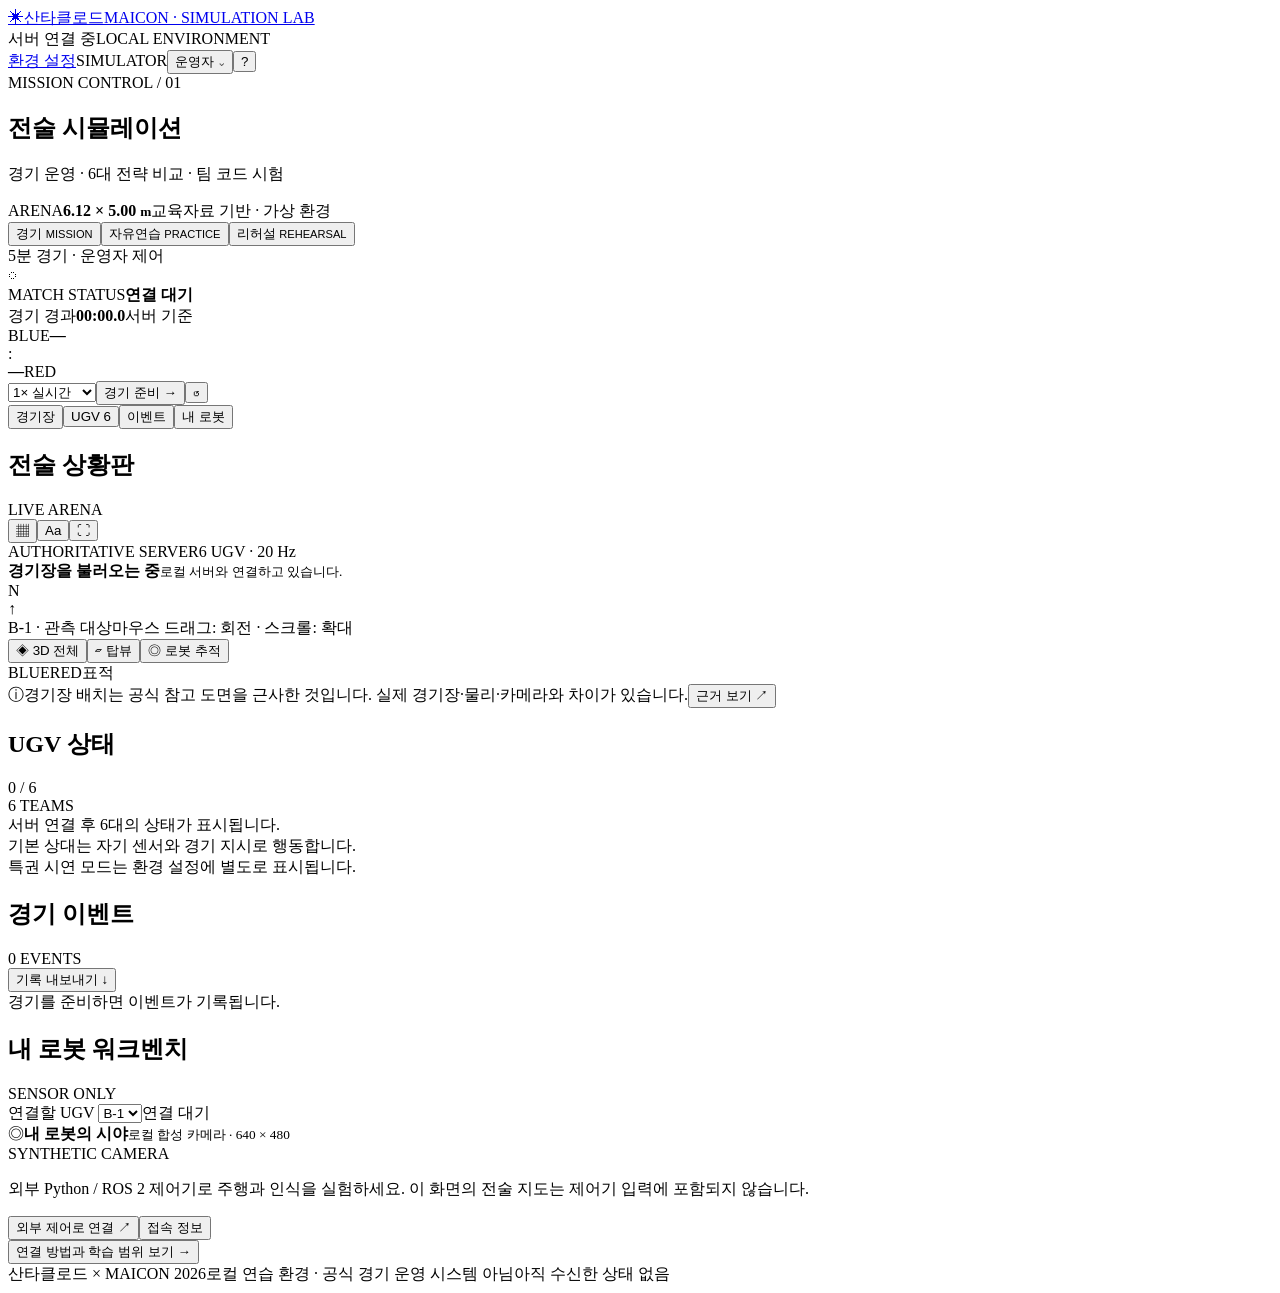
==== web/index.html @ 2bb4f1d9 "Add verified Mac arena simulator and example-photo training workflow" ====
<!doctype html>
<html lang="ko">
<head>
  <meta charset="UTF-8">
  <meta name="viewport" content="width=device-width, initial-scale=1, viewport-fit=cover">
  <meta name="theme-color" content="#111719">
  <title>산타클로드 · MAICON 시뮬레이션</title>
  <link rel="stylesheet" href="/style.css">
</head>
<body>
  <header class="masthead">
    <a class="brand" href="/" aria-label="산타클로드 시뮬레이터 홈"><span class="brand-icon" aria-hidden="true">✳</span><span>산타클로드<span class="brand-sub">MAICON · SIMULATION LAB</span></span></a>
    <div class="header-center"><span class="live-dot" id="connection-dot"></span><span id="connection-status">서버 연결 중</span><span class="header-divider"></span><span>LOCAL ENVIRONMENT</span></div>
    <div class="header-actions"><a href="/fidelity.html" class="text-button">환경 설정</a><span class="env-tag">SIMULATOR</span><button id="role-button" class="button subtle" title="접속 역할 변경">운영자 <span aria-hidden="true">⌄</span></button><button id="guide-open" class="icon-button" aria-label="안내와 구현 범위">?</button></div>
  </header>
  <main>
    <section class="page-heading">
      <div><div class="eyebrow">MISSION CONTROL / 01</div><h1>전술 시뮬레이션</h1><p>경기 운영 · 6대 전략 비교 · 팀 코드 시험</p></div>
      <div class="heading-meta"><span class="meta-label">ARENA</span><strong>6.12 × 5.00 <small>m</small></strong><span class="meta-caption">교육자료 기반 · 가상 환경</span></div>
    </section>

    <div class="workspace-bar"><div class="workspace-tabs" role="group" aria-label="실행 환경 선택"><button data-workspace="mission" class="active">경기 <small>MISSION</small></button><button data-workspace="practice">자유연습 <small>PRACTICE</small></button><button data-workspace="rehearsal">리허설 <small>REHEARSAL</small></button></div><span id="workspace-note">5분 경기 · 운영자 제어</span></div>
    <div id="network-banner" class="network-banner" hidden role="status"></div>

    <section class="match-bar" aria-label="경기 상태 및 운영">
      <div class="match-identity"><span class="phase-icon" id="phase-icon">◌</span><div><span class="meta-label">MATCH STATUS</span><strong id="phase-label">연결 대기</strong></div></div>
      <div class="match-clock"><span class="meta-label" id="clock-label">경기 경과</span><strong id="match-time">00:00<span>.0</span></strong><span class="clock-caption">서버 기준</span></div>
      <div class="camp-score blue"><span>BLUE</span><strong id="blue-score">—</strong></div><span class="score-divider">:</span><div class="camp-score red"><strong id="red-score">—</strong><span>RED</span></div>
      <div class="match-controls organizer-only"><label class="speed-control" title="서버 시뮬레이션 배속"><select id="speed-select" aria-label="시뮬레이션 배속"><option value="1">1× 실시간</option><option value="5">5× 빠르게</option><option value="20">20× 빠르게</option></select></label><button id="prepare-button" class="button primary" data-action="prepare">경기 준비 <span>→</span></button><button id="start-button" class="button primary" data-action="start" hidden>경기 시작 <span>▶</span></button><button id="pause-button" class="button primary" data-action="pause" hidden>일시정지 <span>Ⅱ</span></button><button id="resume-button" class="button primary" data-action="resume" hidden>계속 진행 <span>▶</span></button><button id="finish-button" class="button subtle" data-action="finish" hidden>종료</button><button id="reset-button" class="icon-button" data-action="reset" aria-label="경기 초기화" title="경기 초기화">↺</button></div>
      <div class="viewer-only observer-note" hidden>관전자 모드 <span>읽기 전용</span></div>
    </section>

    <nav class="mobile-tabs" aria-label="화면 선택"><button data-tab="arena" class="active">경기장</button><button data-tab="robots">UGV <span>6</span></button><button data-tab="events">이벤트</button><button data-tab="training">내 로봇</button></nav>

    <div class="dashboard-grid">
      <section class="panel arena-panel mobile-panel active" data-panel="arena">
        <div class="panel-heading"><div class="panel-title"><span class="mini-square"></span><h2>전술 상황판</h2><span class="panel-subtitle">LIVE ARENA</span></div><div class="arena-actions"><button id="grid-toggle" class="small-icon active" aria-label="격자 표시 전환" title="격자 표시 전환">▦</button><button id="labels-toggle" class="small-icon active" aria-label="레이블 표시 전환" title="레이블 표시 전환">Aa</button><button id="fullscreen-button" class="small-icon" aria-label="경기장 전체 화면" title="전체 화면">⛶</button></div></div>
        <div id="arena-viewport" aria-label="3D 경기장. 드래그로 회전, 스크롤로 확대할 수 있습니다.">
          <div class="arena-overlays"><div class="arena-top-meta"><span class="micro-badge"><i></i> AUTHORITATIVE SERVER</span><span class="scene-count">6 UGV · 20 Hz</span></div><div class="arena-loading" id="arena-loading"><span class="loader"></span><strong>경기장을 불러오는 중</strong><small>로컬 서버와 연결하고 있습니다.</small></div><div id="robot-labels" class="robot-labels"></div><div class="compass" aria-hidden="true"><span>N</span><div>↑</div></div><div class="arena-bottom-meta"><span id="selected-robot-label">B-1 · 관측 대상</span><span>마우스 드래그: 회전 · 스크롤: 확대</span></div></div>
        </div>
        <div class="arena-footer"><div class="camera-tabs" role="group" aria-label="카메라 시점"><button class="active" data-camera="orbit">◈ <span>3D 전체</span></button><button data-camera="top">▱ <span>탑뷰</span></button><button data-camera="follow">◎ <span>로봇 추적</span></button></div><div class="arena-legend"><span><i class="legend-dot blue"></i>BLUE</span><span><i class="legend-dot red"></i>RED</span><span><i class="legend-dot gold"></i>표적</span></div></div>
        <div class="arena-disclaimer"><span>ⓘ</span><span>경기장 배치는 공식 참고 도면을 근사한 것입니다. 실제 경기장·물리·카메라와 차이가 있습니다.</span><button id="source-open">근거 보기 ↗</button></div>
      </section>

      <section class="panel robots-panel mobile-panel" data-panel="robots"><div class="panel-heading"><div class="panel-title"><span class="mini-square"></span><h2>UGV 상태</h2><span class="count-pill" id="robot-count">0 / 6</span></div><span class="panel-subtitle">6 TEAMS</span></div><div class="robots-list" id="robots-list"><div class="empty-state">서버 연결 후 6대의 상태가 표시됩니다.</div></div><div class="robots-footnote">기본 상대는 자기 센서와 경기 지시로 행동합니다.<br>특권 시연 모드는 환경 설정에 별도로 표시됩니다.</div></section>

      <section class="panel events-panel mobile-panel" data-panel="events"><div class="panel-heading"><div class="panel-title"><span class="mini-square"></span><h2>경기 이벤트</h2><span class="panel-subtitle" id="event-count">0 EVENTS</span></div><button id="export-button" class="text-button organizer-only">기록 내보내기 <span>↓</span></button></div><div class="events-list" id="events-list" role="log" aria-label="최근 경기 이벤트"><div class="empty-state">경기를 준비하면 이벤트가 기록됩니다.</div></div></section>

      <section class="panel training-panel mobile-panel" data-panel="training"><div class="panel-heading"><div class="panel-title"><span class="mini-square"></span><h2>내 로봇 워크벤치</h2></div><span class="tiny-tag">SENSOR ONLY</span></div><div class="workbench-body"><div class="workbench-top"><label>연결할 UGV <select id="own-slot" aria-label="내 로봇 선택"><option>B-1</option><option>B-2</option><option>B-3</option><option>R-1</option><option>R-2</option><option>R-3</option></select></label><span id="own-strategy" class="mode-chip">연결 대기</span></div><div class="sensor-preview" id="sensor-preview"><img id="sensor-image" alt="내 로봇의 합성 카메라 입력" hidden><div id="sensor-placeholder"><span>◎</span><strong>내 로봇의 시야</strong><small>로컬 합성 카메라 · 640 × 480</small></div><span class="sensor-badge" id="sensor-badge">SYNTHETIC CAMERA</span></div><div class="workbench-copy"><p>외부 Python / ROS 2 제어기로 주행과 인식을 실험하세요. 이 화면의 전술 지도는 제어기 입력에 포함되지 않습니다.</p><p class="external-warning" id="external-warning" hidden>외부 제어기는 1× 실시간 배속으로 사용하세요. 빠른 배속에서는 0.5초 watchdog이 먼저 만료될 수 있습니다.</p><div class="workbench-actions organizer-only"><button id="external-button" class="button secondary">외부 제어로 연결 <span>↗</span></button><button id="credentials-button" class="text-button">접속 정보</button></div><button id="training-info-button" class="text-button">연결 방법과 학습 범위 보기 →</button></div></div></section>
    </div>
    <footer class="page-footer"><span>산타클로드 <span class="footer-cross">×</span> MAICON 2026</span><span>로컬 연습 환경 · 공식 경기 운영 시스템 아님</span><span id="snapshot-time">아직 수신한 상태 없음</span></footer>
  </main>
  <div class="toast" id="toast" role="status" hidden></div>
  <dialog id="access-dialog"><form id="access-form"><div class="dialog-heading"><span class="eyebrow">ACCESS</span><button type="button" class="icon-button dialog-close" aria-label="닫기">×</button></div><h2>접속 역할 선택</h2><p>운영자는 경기를 제어하고, 관전자는 상태를 읽습니다.</p><label class="field-label">역할<select id="access-role"><option value="admin">운영자</option><option value="viewer">관전자 · 읽기 전용</option></select></label><label class="field-label">접속 키<input id="access-key" type="password" autocomplete="off" placeholder="로컬 연결 시 자동 설정"></label><p class="form-help">원격 접속에는 운영자 또는 관전자 전용 키가 필요합니다. 접속 키는 이 탭의 메모리에만 보관합니다.</p><button type="submit" class="button primary">연결</button></form></dialog>
  <dialog id="guide-dialog"><div class="dialog-heading"><span class="eyebrow">ABOUT THE SIMULATOR</span><button class="icon-button dialog-close" aria-label="닫기">×</button></div><h2>구현 범위와 자료 근거</h2><p>공식 교육자료의 경기장과 UGV를 바탕으로 만든 로컬 연습용 시뮬레이터입니다. 아래의 차이를 확인하고 실제 로봇 검증과 함께 사용하세요.</p><figure class="reference-figure"><img src="/assets/arena-reference.jpg" alt="공식 1차 교육자료의 경기장 참고 도면"><figcaption>2026 MAICON 1차 교육자료 p.23–25 · 경기장 참고 이미지</figcaption></figure><div class="guide-grid"><div><span class="guide-number">01</span><h3>교육자료에서 확인</h3><p>경기장 약 6.12 × 5.00 m, 벽 높이 0.40 m, 20 cm 바닥 격자, 양 진영 각 3개 섹터·거점. UGV 250 × 230 × 320 mm, 6륜 구조와 팬틸트·카메라·라이다.</p></div><div><span class="guide-number">02</span><h3>이 환경의 근사</h3><p>장애물 위치·표적 배치·주행·레이저 판정은 단순화한 시뮬레이션입니다. Gazebo 물리 엔진이나 실측 디지털 트윈이 아닙니다. 합성 카메라는 실제 영상 도메인과 다릅니다.</p></div><div><span class="guide-number">03</span><h3>전략 실험과 학습</h3><p>기본 상대는 센서 기반 정책이며 학습된 AI가 아닙니다. 특권 시연 정책은 설정에서 별도로 선택합니다. 내 Python / ROS 2 제어기는 별도 센서 API로 연결합니다. 실제 모델 훈련은 데이터 생성과 학습 명령 실행이 필요합니다.</p></div><div><span class="guide-number">04</span><h3>공식 규칙과 구현</h3><p>공식 경기 API와 시뮬레이터용 로봇 API는 구분됩니다. 점수·판정의 미확정 사항은 서버가 아래에 표시합니다. 실제 대회 공지와 로봇에서 반드시 다시 검증하세요.</p></div></div><div class="provisional-box"><h3>현재 구현의 가정</h3><ul id="provisional-list"><li>서버 연결 후 표시됩니다.</li></ul></div><p class="source-note">근거: 1차 교육자료 p.21(UGV), p.23–25(경기장·이벤트 장치), p.26(대시보드) · 공식 game-server-api.html. 세부 대응표는 프로젝트의 docs/rules-audit.md를 참고하세요.</p></dialog>
  <dialog id="training-dialog"><div class="dialog-heading"><span class="eyebrow">ROBOT INTERFACE</span><button class="icon-button dialog-close" aria-label="닫기">×</button></div><h2>내 코드로 움직이는 UGV</h2><p>워크벤치에서 슬롯을 고른 뒤 외부 제어를 활성화하세요. 선택한 로봇은 스크립트 대신 Python / ROS 2의 명령을 기다립니다.</p><ol class="instruction-list"><li><strong>선택한 로봇의 접속 정보 확인</strong><span>mission_code는 해당 로봇의 센서·명령·공식 보고 API를 식별합니다.</span></li><li><strong>별도 프로세스에서 제어기 실행</strong><span>프로젝트의 README 및 docs/robot-training.md에 있는 예제로 연결하세요. 브라우저는 업로드한 Python을 실행하지 않습니다.</span></li><li><strong id="robot-start-step">경기를 준비하고 시작</strong><span id="robot-start-description">센서와 경기 지시를 읽어 속도·팬틸트·레이저 명령을 전송합니다. 속도 명령은 0.5초 watchdog으로 멈춥니다.</span></li></ol><div class="command-guide"><h3>Mac 예제 제어기</h3><p>simulator 폴더에서 실행 · 기본 센서 기반 주행 데모입니다.</p><pre id="mac-command">python3 examples/mac_team.py \
  --mission-code '내 로봇의 접속 코드' \
  --mode match --duration 360 \
  --camera-output output/own-camera.jpg</pre><p class="external-warning">외부 제어기는 1× 배속을 사용하세요. 5× / 20×에서는 서버 시간 기준 watchdog이 실제 명령 주기보다 빠르게 만료됩니다.</p><h3>별도 합성 데이터 학습</h3><p>운영자 키로 데이터셋을 내보낸 후, 필요한 학습 패키지를 설치하고 실행합니다. 아래 명령을 표시한 것만으로 학습이 실행되지는 않습니다.</p><pre>SIM_ADMIN_KEY='운영자 키' \
python3 training/export_dataset.py \
  --output training/datasets/synthetic-v1 \
  --count 120 --seed 42

python3 training/train_yolo.py \
  --data training/datasets/synthetic-v1/data.yaml \
  --model yolo26n.yaml --epochs 30 --device cpu</pre></div><div class="endpoint-card"><span>센서 · 로봇 자신만 관측</span><code data-endpoint="state">GET /sim/robot/state</code><code data-endpoint="camera">GET /sim/robot/camera</code><span>로봇 제어</span><code data-endpoint="cmd_vel">POST /sim/robot/cmd_vel</code><code data-endpoint="gimbal">POST /sim/robot/gimbal</code><code data-endpoint="fire">POST /sim/robot/fire</code><span>공식 경기 연동</span><code id="official-endpoint">/api/report/me · /order · /target</code><p id="workspace-robot-note" class="form-help"></p></div><p class="form-help">이 시뮬레이터의 합성 영상과 라이다는 실물 센서의 특성을 전부 재현하지 않습니다. ROS 2 연결 규격은 별도 어댑터이며 공식 커스텀 메시지와의 바이너리 호환을 보장하지 않습니다.</p></dialog>
  <dialog id="robot-dialog"><div class="dialog-heading"><span class="eyebrow">UGV DETAIL</span><button class="icon-button dialog-close" aria-label="닫기">×</button></div><h2 id="detail-title">B-1</h2><div id="robot-detail"></div></dialog>
  <dialog id="credentials-dialog"><div class="dialog-heading"><span class="eyebrow">LOCAL ROBOT ACCESS</span><button class="icon-button dialog-close" aria-label="닫기">×</button></div><h2 id="credential-title">B-1 접속 정보</h2><p>별도 제어기에 아래 슬롯의 mission_code를 넣으세요.</p><label class="field-label">mission_code<input id="mission-code" type="password" readonly autocomplete="off"></label><button id="copy-code-button" class="button secondary">접속 코드 복사</button><p class="form-help">이 키는 선택한 로봇용입니다. 운영자 키와 관전자 키를 제어기에 사용하지 마세요.</p></dialog>
  <script type="module" src="/app.js"></script>
</body>
</html>
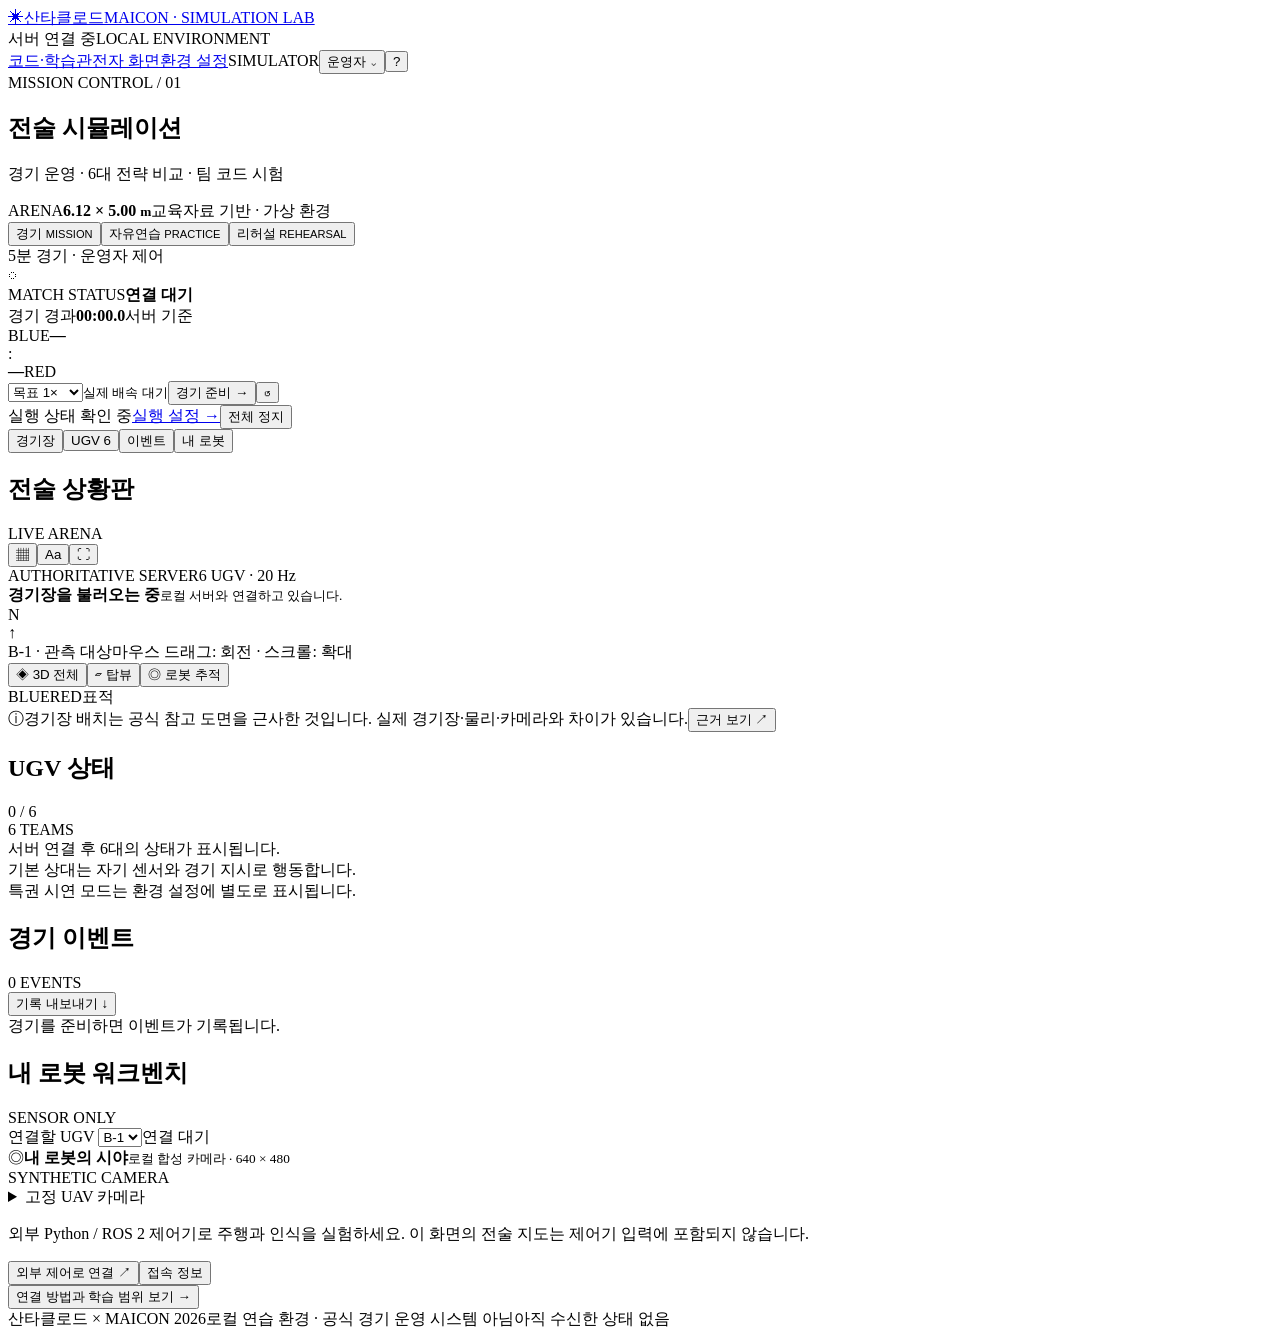
==== commit f077b00a: "Restore unified match dashboard and validate cross-platform launch" ====
--- a/web/index.html
+++ b/web/index.html
@@ -5,13 +5,13 @@
   <meta name="viewport" content="width=device-width, initial-scale=1, viewport-fit=cover">
   <meta name="theme-color" content="#111719">
   <title>산타클로드 · MAICON 시뮬레이션</title>
-  <link rel="stylesheet" href="/style.css">
+  <link rel="stylesheet" href="/style.css"><link rel="stylesheet" href="/recording.css">
 </head>
 <body>
   <header class="masthead">
     <a class="brand" href="/" aria-label="산타클로드 시뮬레이터 홈"><span class="brand-icon" aria-hidden="true">✳</span><span>산타클로드<span class="brand-sub">MAICON · SIMULATION LAB</span></span></a>
     <div class="header-center"><span class="live-dot" id="connection-dot"></span><span id="connection-status">서버 연결 중</span><span class="header-divider"></span><span>LOCAL ENVIRONMENT</span></div>
-    <div class="header-actions"><a href="/fidelity.html" class="text-button">환경 설정</a><span class="env-tag">SIMULATOR</span><button id="role-button" class="button subtle" title="접속 역할 변경">운영자 <span aria-hidden="true">⌄</span></button><button id="guide-open" class="icon-button" aria-label="안내와 구현 범위">?</button></div>
+    <div class="header-actions"><a href="/?page=develop" class="text-button">코드·학습</a><a id="operator-link" href="/index.html?mode=mission" class="button primary viewer-only" hidden>운영 화면 →</a><a id="viewer-link" href="/index.html?role=viewer" class="text-button organizer-only">관전자 화면</a><a href="/fidelity.html" class="text-button">환경 설정</a><span class="env-tag">SIMULATOR</span><button id="role-button" class="button subtle" title="접속 역할 변경">운영자 <span aria-hidden="true">⌄</span></button><button id="guide-open" class="icon-button" aria-label="안내와 구현 범위">?</button></div>
   </header>
   <main>
     <section class="page-heading">
@@ -26,10 +26,11 @@
       <div class="match-identity"><span class="phase-icon" id="phase-icon">◌</span><div><span class="meta-label">MATCH STATUS</span><strong id="phase-label">연결 대기</strong></div></div>
       <div class="match-clock"><span class="meta-label" id="clock-label">경기 경과</span><strong id="match-time">00:00<span>.0</span></strong><span class="clock-caption">서버 기준</span></div>
       <div class="camp-score blue"><span>BLUE</span><strong id="blue-score">—</strong></div><span class="score-divider">:</span><div class="camp-score red"><strong id="red-score">—</strong><span>RED</span></div>
-      <div class="match-controls organizer-only"><label class="speed-control" title="서버 시뮬레이션 배속"><select id="speed-select" aria-label="시뮬레이션 배속"><option value="1">1× 실시간</option><option value="5">5× 빠르게</option><option value="20">20× 빠르게</option></select></label><button id="prepare-button" class="button primary" data-action="prepare">경기 준비 <span>→</span></button><button id="start-button" class="button primary" data-action="start" hidden>경기 시작 <span>▶</span></button><button id="pause-button" class="button primary" data-action="pause" hidden>일시정지 <span>Ⅱ</span></button><button id="resume-button" class="button primary" data-action="resume" hidden>계속 진행 <span>▶</span></button><button id="finish-button" class="button subtle" data-action="finish" hidden>종료</button><button id="reset-button" class="icon-button" data-action="reset" aria-label="경기 초기화" title="경기 초기화">↺</button></div>
+      <div class="match-controls organizer-only"><label class="speed-control" title="목표 배속 · 실제 속도는 장비 성능에 따라 달라집니다. 배속에서는 센서·참가 코드의 반응 비율이 바뀌므로 1배속 성적과 직접 비교하지 마세요."><select id="speed-select" aria-label="목표 배속"><option value="1">목표 1×</option><option value="5">목표 5×</option><option value="20">목표 20×</option></select><small id="effective-speed">실제 배속 대기</small></label><button id="prepare-button" class="button primary" data-action="prepare">경기 준비 <span>→</span></button><button id="start-button" class="button primary" data-action="start" hidden>경기 시작 <span>▶</span></button><button id="pause-button" class="button primary" data-action="pause" hidden>일시정지 <span>Ⅱ</span></button><button id="resume-button" class="button primary" data-action="resume" hidden>계속 진행 <span>▶</span></button><button id="finish-button" class="button subtle" data-action="finish" hidden>종료</button><button id="reset-button" class="icon-button" data-action="reset" aria-label="경기 초기화" title="경기 초기화">↺</button></div>
       <div class="viewer-only observer-note" hidden>관전자 모드 <span>읽기 전용</span></div>
     </section>
 
+    <div class="operator-status organizer-only"><span id="operator-readiness">실행 상태 확인 중</span><a href="/?page=deploy" class="text-button">실행 설정 →</a><button id="session-stop" class="button subtle">전체 정지</button></div>
     <nav class="mobile-tabs" aria-label="화면 선택"><button data-tab="arena" class="active">경기장</button><button data-tab="robots">UGV <span>6</span></button><button data-tab="events">이벤트</button><button data-tab="training">내 로봇</button></nav>
 
     <div class="dashboard-grid">
@@ -46,8 +47,9 @@
 
       <section class="panel events-panel mobile-panel" data-panel="events"><div class="panel-heading"><div class="panel-title"><span class="mini-square"></span><h2>경기 이벤트</h2><span class="panel-subtitle" id="event-count">0 EVENTS</span></div><button id="export-button" class="text-button organizer-only">기록 내보내기 <span>↓</span></button></div><div class="events-list" id="events-list" role="log" aria-label="최근 경기 이벤트"><div class="empty-state">경기를 준비하면 이벤트가 기록됩니다.</div></div></section>
 
-      <section class="panel training-panel mobile-panel" data-panel="training"><div class="panel-heading"><div class="panel-title"><span class="mini-square"></span><h2>내 로봇 워크벤치</h2></div><span class="tiny-tag">SENSOR ONLY</span></div><div class="workbench-body"><div class="workbench-top"><label>연결할 UGV <select id="own-slot" aria-label="내 로봇 선택"><option>B-1</option><option>B-2</option><option>B-3</option><option>R-1</option><option>R-2</option><option>R-3</option></select></label><span id="own-strategy" class="mode-chip">연결 대기</span></div><div class="sensor-preview" id="sensor-preview"><img id="sensor-image" alt="내 로봇의 합성 카메라 입력" hidden><div id="sensor-placeholder"><span>◎</span><strong>내 로봇의 시야</strong><small>로컬 합성 카메라 · 640 × 480</small></div><span class="sensor-badge" id="sensor-badge">SYNTHETIC CAMERA</span></div><div class="workbench-copy"><p>외부 Python / ROS 2 제어기로 주행과 인식을 실험하세요. 이 화면의 전술 지도는 제어기 입력에 포함되지 않습니다.</p><p class="external-warning" id="external-warning" hidden>외부 제어기는 1× 실시간 배속으로 사용하세요. 빠른 배속에서는 0.5초 watchdog이 먼저 만료될 수 있습니다.</p><div class="workbench-actions organizer-only"><button id="external-button" class="button secondary">외부 제어로 연결 <span>↗</span></button><button id="credentials-button" class="text-button">접속 정보</button></div><button id="training-info-button" class="text-button">연결 방법과 학습 범위 보기 →</button></div></div></section>
+      <section class="panel training-panel mobile-panel" data-panel="training"><div class="panel-heading"><div class="panel-title"><span class="mini-square"></span><h2>내 로봇 워크벤치</h2></div><span class="tiny-tag">SENSOR ONLY</span></div><div class="workbench-body"><div class="workbench-top"><label>연결할 UGV <select id="own-slot" aria-label="내 로봇 선택"><option>B-1</option><option>B-2</option><option>B-3</option><option>R-1</option><option>R-2</option><option>R-3</option></select></label><span id="own-strategy" class="mode-chip">연결 대기</span></div><div class="sensor-preview" id="sensor-preview"><img id="sensor-image" alt="내 로봇의 합성 카메라 입력" hidden><div id="sensor-placeholder"><span>◎</span><strong>내 로봇의 시야</strong><small>로컬 합성 카메라 · 640 × 480</small></div><span class="sensor-badge" id="sensor-badge">SYNTHETIC CAMERA</span></div><details class="dashboard-drone organizer-only"><summary>고정 UAV 카메라</summary><img id="dashboard-drone-image" alt="고정 UAV 카메라 영상" hidden><p id="dashboard-drone-note">영상 수신 대기</p></details><div class="workbench-copy"><p>외부 Python / ROS 2 제어기로 주행과 인식을 실험하세요. 이 화면의 전술 지도는 제어기 입력에 포함되지 않습니다.</p><p class="external-warning" id="external-warning" hidden>외부 제어기는 1× 실시간 배속으로 사용하세요. 빠른 배속에서는 0.5초 watchdog이 먼저 만료될 수 있습니다.</p><div class="workbench-actions organizer-only"><button id="external-button" class="button secondary">외부 제어로 연결 <span>↗</span></button><button id="credentials-button" class="text-button">접속 정보</button></div><button id="training-info-button" class="text-button">연결 방법과 학습 범위 보기 →</button></div></div></section>
     </div>
+    <div id="recording-mount" class="organizer-only"></div>
     <footer class="page-footer"><span>산타클로드 <span class="footer-cross">×</span> MAICON 2026</span><span>로컬 연습 환경 · 공식 경기 운영 시스템 아님</span><span id="snapshot-time">아직 수신한 상태 없음</span></footer>
   </main>
   <div class="toast" id="toast" role="status" hidden></div>
